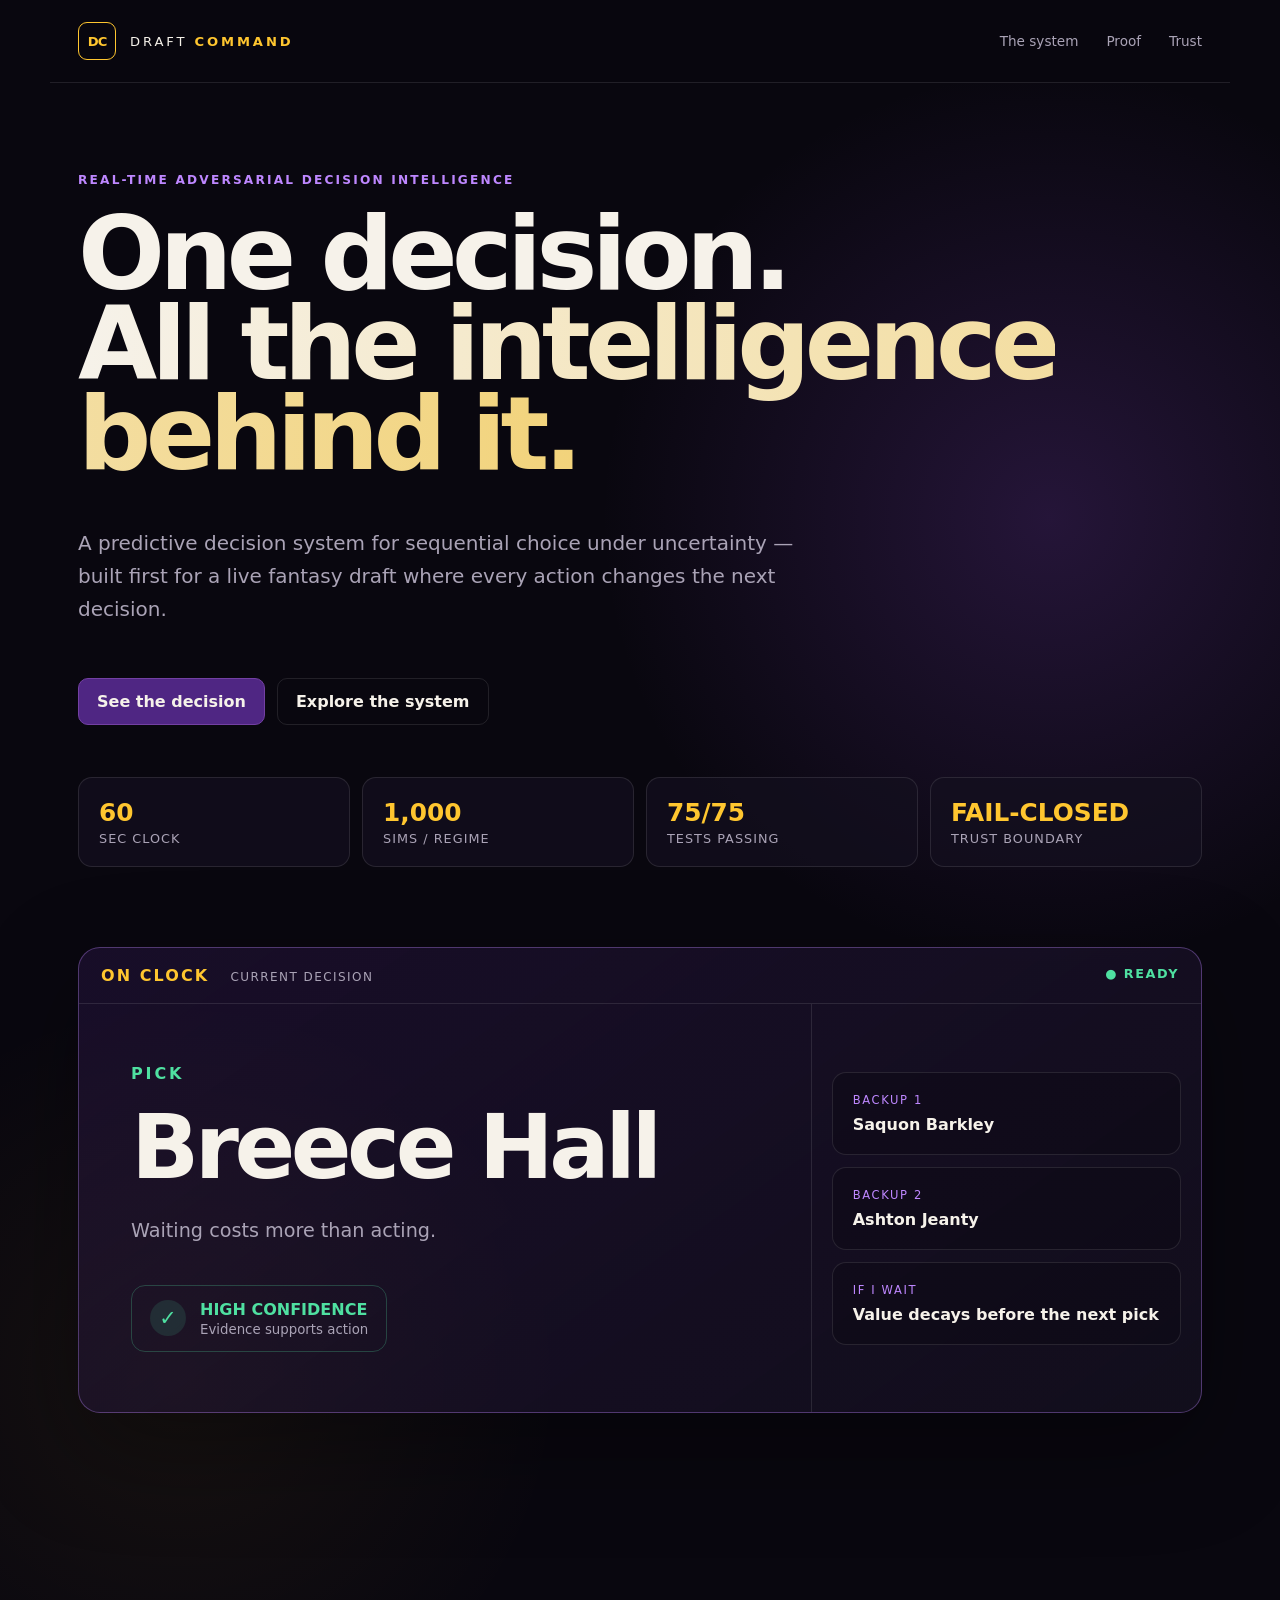
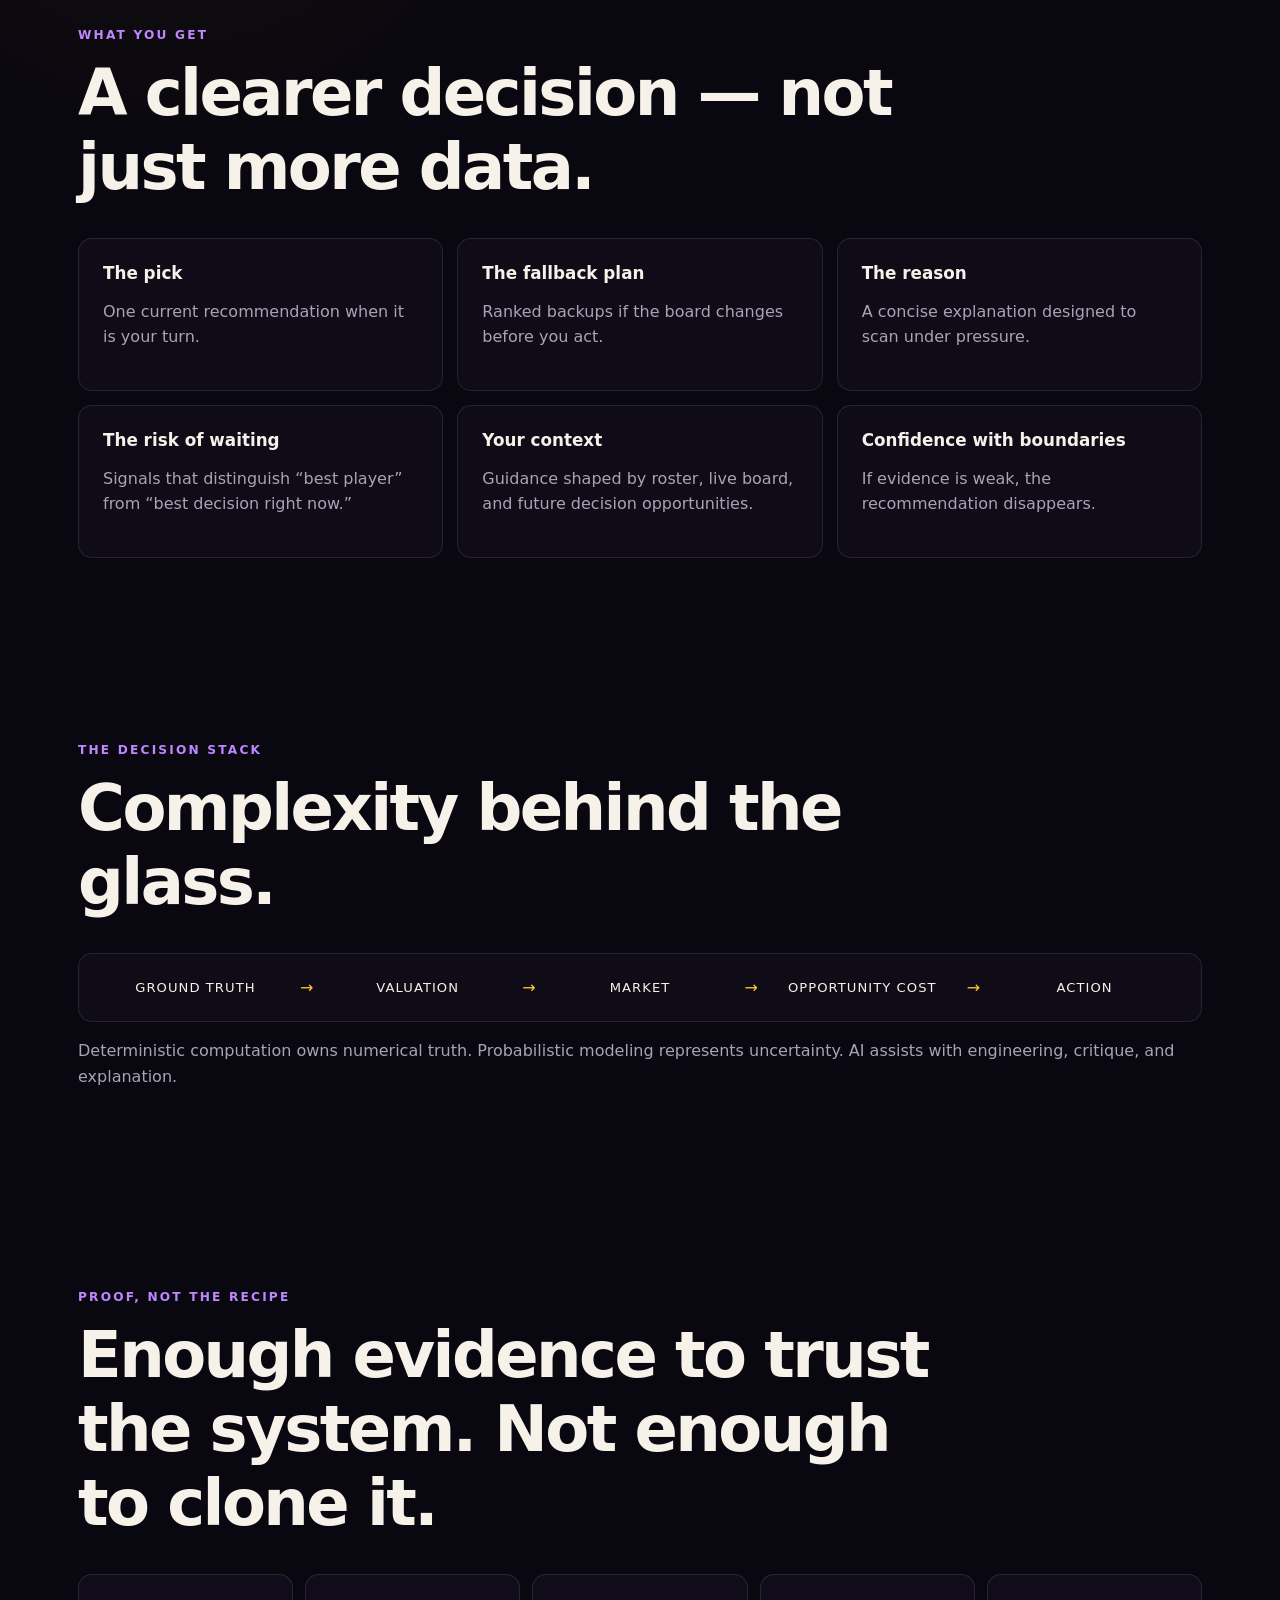
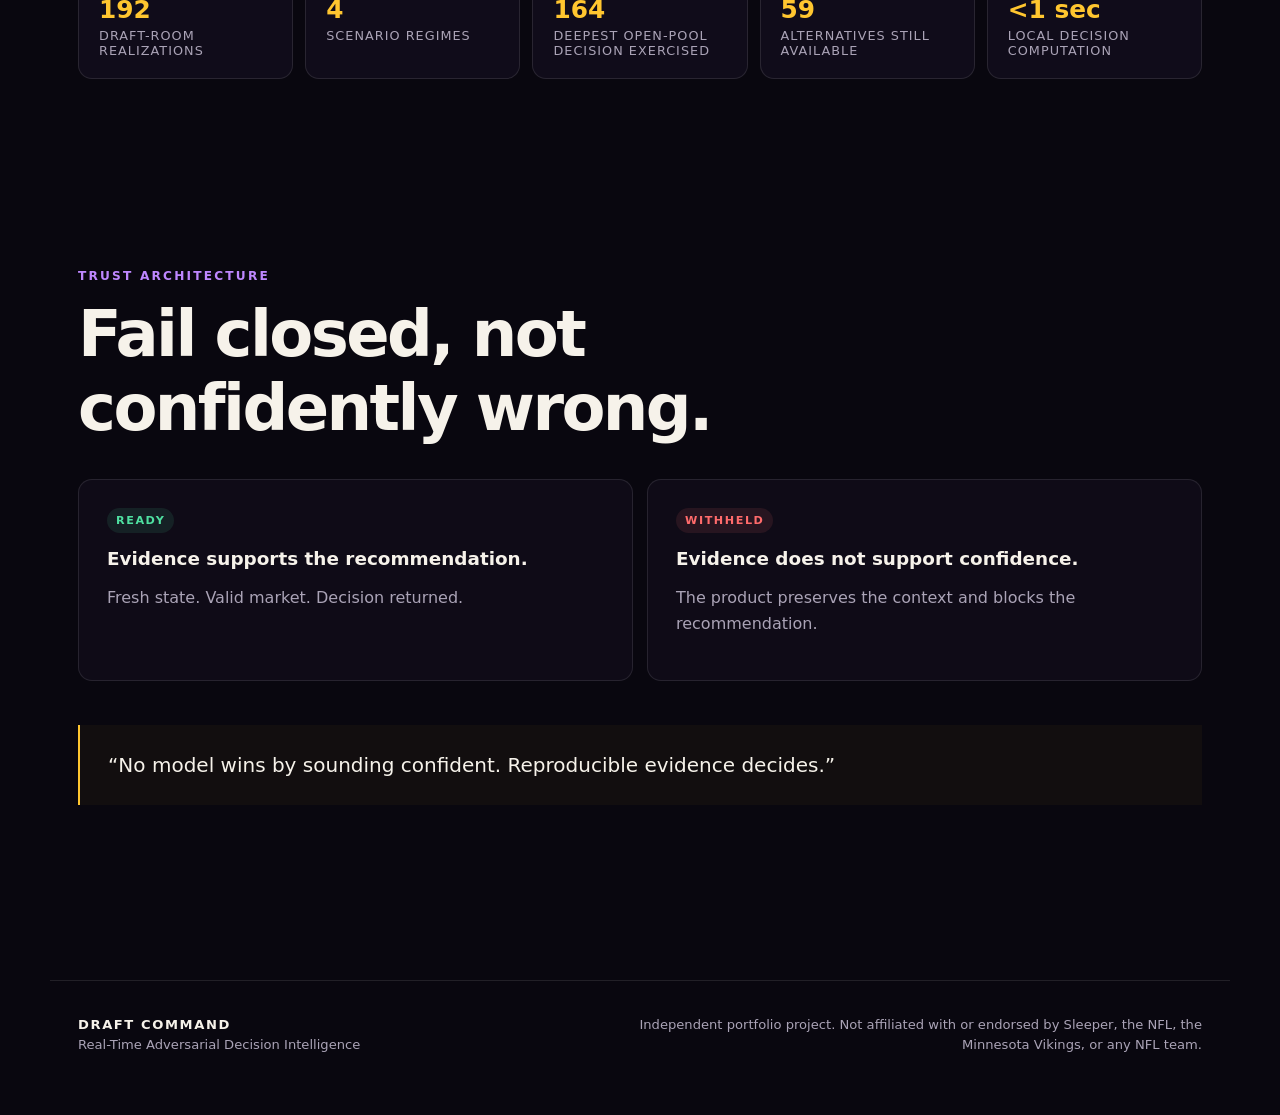
==== site/index.html @ 91c5535d "launch: introduce Draft Command" ====
<!doctype html>
<html lang="en">
<head>
  <meta charset="utf-8" />
  <meta name="viewport" content="width=device-width, initial-scale=1" />
  <meta name="description" content="Draft Command — Real-Time Adversarial Decision Intelligence." />
  <title>Draft Command — Real-Time Adversarial Decision Intelligence</title>
  <link rel="stylesheet" href="styles.css" />
</head>
<body>
  <header class="topbar">
    <a class="brand" href="#top" aria-label="Draft Command home">
      <span class="mark">DC</span>
      <span>DRAFT <b>COMMAND</b></span>
    </a>
    <nav>
      <a href="#system">The system</a>
      <a href="#proof">Proof</a>
      <a href="#trust">Trust</a>
    </nav>
  </header>

  <main id="top">
    <section class="hero">
      <div class="eyebrow">REAL-TIME ADVERSARIAL DECISION INTELLIGENCE</div>
      <h1>One decision.<br><span>All the intelligence behind it.</span></h1>
      <p class="lede">
        A predictive decision system for sequential choice under uncertainty —
        built first for a live fantasy draft where every action changes the next decision.
      </p>
      <div class="actions">
        <a class="button primary" href="#decision">See the decision</a>
        <a class="button ghost" href="#system">Explore the system</a>
      </div>
      <div class="signals" aria-label="Product proof points">
        <div><strong>60</strong><span>sec clock</span></div>
        <div><strong>1,000</strong><span>sims / regime</span></div>
        <div><strong>75/75</strong><span>tests passing</span></div>
        <div><strong>FAIL-CLOSED</strong><span>trust boundary</span></div>
      </div>
    </section>

    <section id="decision" class="decision-shell">
      <div class="decision-head">
        <div>
          <span class="mode">ON CLOCK</span>
          <span class="small">CURRENT DECISION</span>
        </div>
        <span class="ready">● READY</span>
      </div>
      <div class="decision-main">
        <div class="recommendation">
          <div class="label">PICK</div>
          <h2>Breece Hall</h2>
          <p>Waiting costs more than acting.</p>
          <div class="confidence">
            <span class="check">✓</span>
            <div><b>HIGH CONFIDENCE</b><small>Evidence supports action</small></div>
          </div>
        </div>
        <div class="backups">
          <article><span>BACKUP 1</span><b>Saquon Barkley</b></article>
          <article><span>BACKUP 2</span><b>Ashton Jeanty</b></article>
          <article><span>IF I WAIT</span><b>Value decays before the next pick</b></article>
        </div>
      </div>
    </section>

    <section class="section" id="system">
      <div class="section-kicker">WHAT YOU GET</div>
      <h2>A clearer decision — not just more data.</h2>
      <div class="grid">
        <article><b>The pick</b><p>One current recommendation when it is your turn.</p></article>
        <article><b>The fallback plan</b><p>Ranked backups if the board changes before you act.</p></article>
        <article><b>The reason</b><p>A concise explanation designed to scan under pressure.</p></article>
        <article><b>The risk of waiting</b><p>Signals that distinguish “best player” from “best decision right now.”</p></article>
        <article><b>Your context</b><p>Guidance shaped by roster, live board, and future decision opportunities.</p></article>
        <article><b>Confidence with boundaries</b><p>If evidence is weak, the recommendation disappears.</p></article>
      </div>
    </section>

    <section class="stack">
      <div class="section-kicker">THE DECISION STACK</div>
      <h2>Complexity behind the glass.</h2>
      <div class="stackline">
        <span>GROUND TRUTH</span><i>→</i>
        <span>VALUATION</span><i>→</i>
        <span>MARKET</span><i>→</i>
        <span>OPPORTUNITY COST</span><i>→</i>
        <span>ACTION</span>
      </div>
      <p>
        Deterministic computation owns numerical truth. Probabilistic modeling represents uncertainty.
        AI assists with engineering, critique, and explanation.
      </p>
    </section>

    <section class="section" id="proof">
      <div class="section-kicker">PROOF, NOT THE RECIPE</div>
      <h2>Enough evidence to trust the system. Not enough to clone it.</h2>
      <div class="metrics">
        <div><strong>192</strong><span>draft-room realizations</span></div>
        <div><strong>4</strong><span>scenario regimes</span></div>
        <div><strong>164</strong><span>deepest open-pool decision exercised</span></div>
        <div><strong>59</strong><span>alternatives still available</span></div>
        <div><strong>&lt;1 sec</strong><span>local decision computation</span></div>
      </div>
    </section>

    <section class="section trust" id="trust">
      <div class="section-kicker">TRUST ARCHITECTURE</div>
      <h2>Fail closed, not confidently wrong.</h2>
      <div class="trust-grid">
        <article>
          <span class="status positive">READY</span>
          <b>Evidence supports the recommendation.</b>
          <p>Fresh state. Valid market. Decision returned.</p>
        </article>
        <article>
          <span class="status negative">WITHHELD</span>
          <b>Evidence does not support confidence.</b>
          <p>The product preserves the context and blocks the recommendation.</p>
        </article>
      </div>
      <blockquote>
        “No model wins by sounding confident. Reproducible evidence decides.”
      </blockquote>
    </section>
  </main>

  <footer>
    <div>
      <b>DRAFT COMMAND</b><br>
      Real-Time Adversarial Decision Intelligence
    </div>
    <p>
      Independent portfolio project. Not affiliated with or endorsed by Sleeper, the NFL,
      the Minnesota Vikings, or any NFL team.
    </p>
  </footer>
</body>
</html>
---- site/styles.css ----
:root{
  --team-primary:#4F2683;
  --team-primary-deep:#1B102B;
  --team-secondary:#FFC62F;
  --team-secondary-soft:#F2D37B;
  --surface:#09070f;
  --surface-raised:#14101f;
  --surface-soft:#1b1428;
  --text:#f6f2ea;
  --muted:#aaa3b6;
  --positive:#4fe0a1;
  --warning:#f4b860;
  --negative:#ff6b6b;
  --line:rgba(255,255,255,.10);
  --purple-glow:rgba(120,62,180,.25);
}
*{box-sizing:border-box}
html{scroll-behavior:smooth}
body{
  margin:0;
  background:
    radial-gradient(circle at 82% 12%, var(--purple-glow), transparent 28rem),
    radial-gradient(circle at 14% 32%, rgba(255,198,47,.06), transparent 24rem),
    var(--surface);
  color:var(--text);
  font-family:Inter,ui-sans-serif,system-ui,-apple-system,BlinkMacSystemFont,"Segoe UI",sans-serif;
}
a{color:inherit;text-decoration:none}
.topbar{
  position:sticky;top:0;z-index:10;
  display:flex;justify-content:space-between;align-items:center;
  max-width:1180px;margin:auto;padding:22px 28px;
  background:rgba(9,7,15,.82);backdrop-filter:blur(18px);
  border-bottom:1px solid var(--line)
}
.brand{display:flex;align-items:center;gap:14px;font-size:.82rem;letter-spacing:.22em}
.brand b{color:var(--team-secondary);font-weight:600}
.mark{
  display:grid;place-items:center;width:38px;height:38px;border:1px solid var(--team-secondary);
  border-radius:9px;color:var(--team-secondary);font-weight:800;letter-spacing:-.08em
}
nav{display:flex;gap:28px;color:var(--muted);font-size:.85rem}
nav a:hover{color:var(--text)}
main{max-width:1180px;margin:auto;padding:0 28px}
.hero{min-height:76vh;display:flex;flex-direction:column;justify-content:center;padding:90px 0 60px}
.eyebrow,.section-kicker{color:#be87ff;letter-spacing:.18em;font-size:.76rem;font-weight:700}
.hero h1{font-size:clamp(3.2rem,8vw,7.4rem);line-height:.88;letter-spacing:-.055em;margin:22px 0 28px;max-width:1040px}
.hero h1 span{
  background:linear-gradient(90deg,var(--text),var(--team-secondary-soft));
  -webkit-background-clip:text;background-clip:text;color:transparent
}
.lede{max-width:760px;color:var(--muted);font-size:1.25rem;line-height:1.65}
.actions{display:flex;gap:12px;margin:32px 0 52px}
.button{padding:13px 18px;border-radius:10px;border:1px solid var(--line);font-weight:650}
.button.primary{background:var(--team-primary);border-color:#7340a3}
.button.ghost:hover{background:rgba(255,255,255,.04)}
.signals{display:grid;grid-template-columns:repeat(4,1fr);gap:12px}
.signals div,.metrics div{padding:20px;border:1px solid var(--line);background:rgba(20,16,31,.72);border-radius:14px}
.signals strong,.metrics strong{display:block;font-size:1.55rem;color:var(--team-secondary)}
.signals span,.metrics span{display:block;color:var(--muted);margin-top:4px;font-size:.8rem;text-transform:uppercase;letter-spacing:.08em}
.decision-shell{
  margin:20px 0 120px;border:1px solid rgba(190,135,255,.35);
  background:linear-gradient(145deg,rgba(79,38,131,.22),rgba(20,16,31,.84));
  border-radius:22px;overflow:hidden;box-shadow:0 34px 100px rgba(0,0,0,.35)
}
.decision-head{display:flex;justify-content:space-between;padding:18px 22px;border-bottom:1px solid var(--line)}
.mode{color:var(--team-secondary);font-weight:800;letter-spacing:.13em;margin-right:16px}
.small{color:var(--muted);font-size:.75rem;letter-spacing:.12em}
.ready{color:var(--positive);font-size:.8rem;font-weight:800;letter-spacing:.12em}
.decision-main{display:grid;grid-template-columns:1.5fr .8fr}
.recommendation{padding:60px 52px}
.label{color:var(--positive);font-weight:800;letter-spacing:.18em}
.recommendation h2{font-size:clamp(3.4rem,7vw,6.5rem);letter-spacing:-.05em;margin:12px 0}
.recommendation>p{color:var(--muted);font-size:1.2rem}
.confidence{display:inline-flex;align-items:center;gap:14px;border:1px solid rgba(79,224,161,.25);padding:14px 18px;border-radius:14px;margin-top:24px}
.confidence .check{display:grid;place-items:center;width:36px;height:36px;border-radius:50%;background:rgba(79,224,161,.12);color:var(--positive);font-size:1.3rem}
.confidence b{color:var(--positive);display:block}
.confidence small{display:block;color:var(--muted);margin-top:3px}
.backups{border-left:1px solid var(--line);padding:20px;display:flex;flex-direction:column;justify-content:center;gap:12px}
.backups article{padding:20px;border:1px solid var(--line);border-radius:14px;background:rgba(9,7,15,.34)}
.backups span{display:block;color:#be87ff;font-size:.72rem;letter-spacing:.14em;margin-bottom:8px}
.backups b{font-size:1rem}
.section{padding:95px 0}
.section h2,.stack h2{font-size:clamp(2rem,5vw,4rem);letter-spacing:-.04em;max-width:900px;margin:14px 0 34px}
.grid{display:grid;grid-template-columns:repeat(3,1fr);gap:14px}
.grid article{padding:24px;border:1px solid var(--line);border-radius:14px;background:rgba(20,16,31,.55)}
.grid b{font-size:1.05rem}
.grid p,.stack p,.trust p{color:var(--muted);line-height:1.6}
.stack{padding:90px 0}
.stackline{display:grid;grid-template-columns:1fr auto 1fr auto 1fr auto 1fr auto 1fr;gap:12px;align-items:center;border:1px solid var(--line);padding:24px;border-radius:14px;background:rgba(20,16,31,.55)}
.stackline span{text-align:center;font-size:.82rem;letter-spacing:.08em}
.stackline i{color:var(--team-secondary);font-style:normal}
.metrics{display:grid;grid-template-columns:repeat(5,1fr);gap:12px}
.trust-grid{display:grid;grid-template-columns:1fr 1fr;gap:14px}
.trust-grid article{padding:28px;border:1px solid var(--line);background:rgba(20,16,31,.55);border-radius:14px}
.trust-grid b{display:block;font-size:1.15rem;margin:15px 0 4px}
.status{display:inline-block;border-radius:99px;padding:6px 9px;font-size:.7rem;letter-spacing:.14em;font-weight:800}
.status.positive{color:var(--positive);background:rgba(79,224,161,.10)}
.status.negative{color:var(--negative);background:rgba(255,107,107,.10)}
blockquote{margin:44px 0 0;padding:28px;border-left:2px solid var(--team-secondary);background:rgba(255,198,47,.035);font-size:1.25rem}
footer{max-width:1180px;margin:80px auto 0;padding:34px 28px 60px;border-top:1px solid var(--line);display:flex;justify-content:space-between;gap:40px;color:var(--muted);font-size:.82rem;line-height:1.5}
footer b{color:var(--text);letter-spacing:.12em}
footer p{max-width:620px;margin:0;text-align:right}
@media(max-width:800px){
  nav{display:none}
  .signals,.metrics,.grid,.trust-grid{grid-template-columns:1fr 1fr}
  .decision-main{grid-template-columns:1fr}
  .backups{border-left:0;border-top:1px solid var(--line)}
  .recommendation{padding:42px 26px}
  .stackline{display:flex;flex-direction:column}
  footer{flex-direction:column}
  footer p{text-align:left}
}
@media(max-width:520px){
  main{padding:0 18px}.topbar{padding:18px}
  .signals,.metrics,.grid,.trust-grid{grid-template-columns:1fr}
  .hero{min-height:auto;padding-top:90px}
  .actions{flex-direction:column}
}
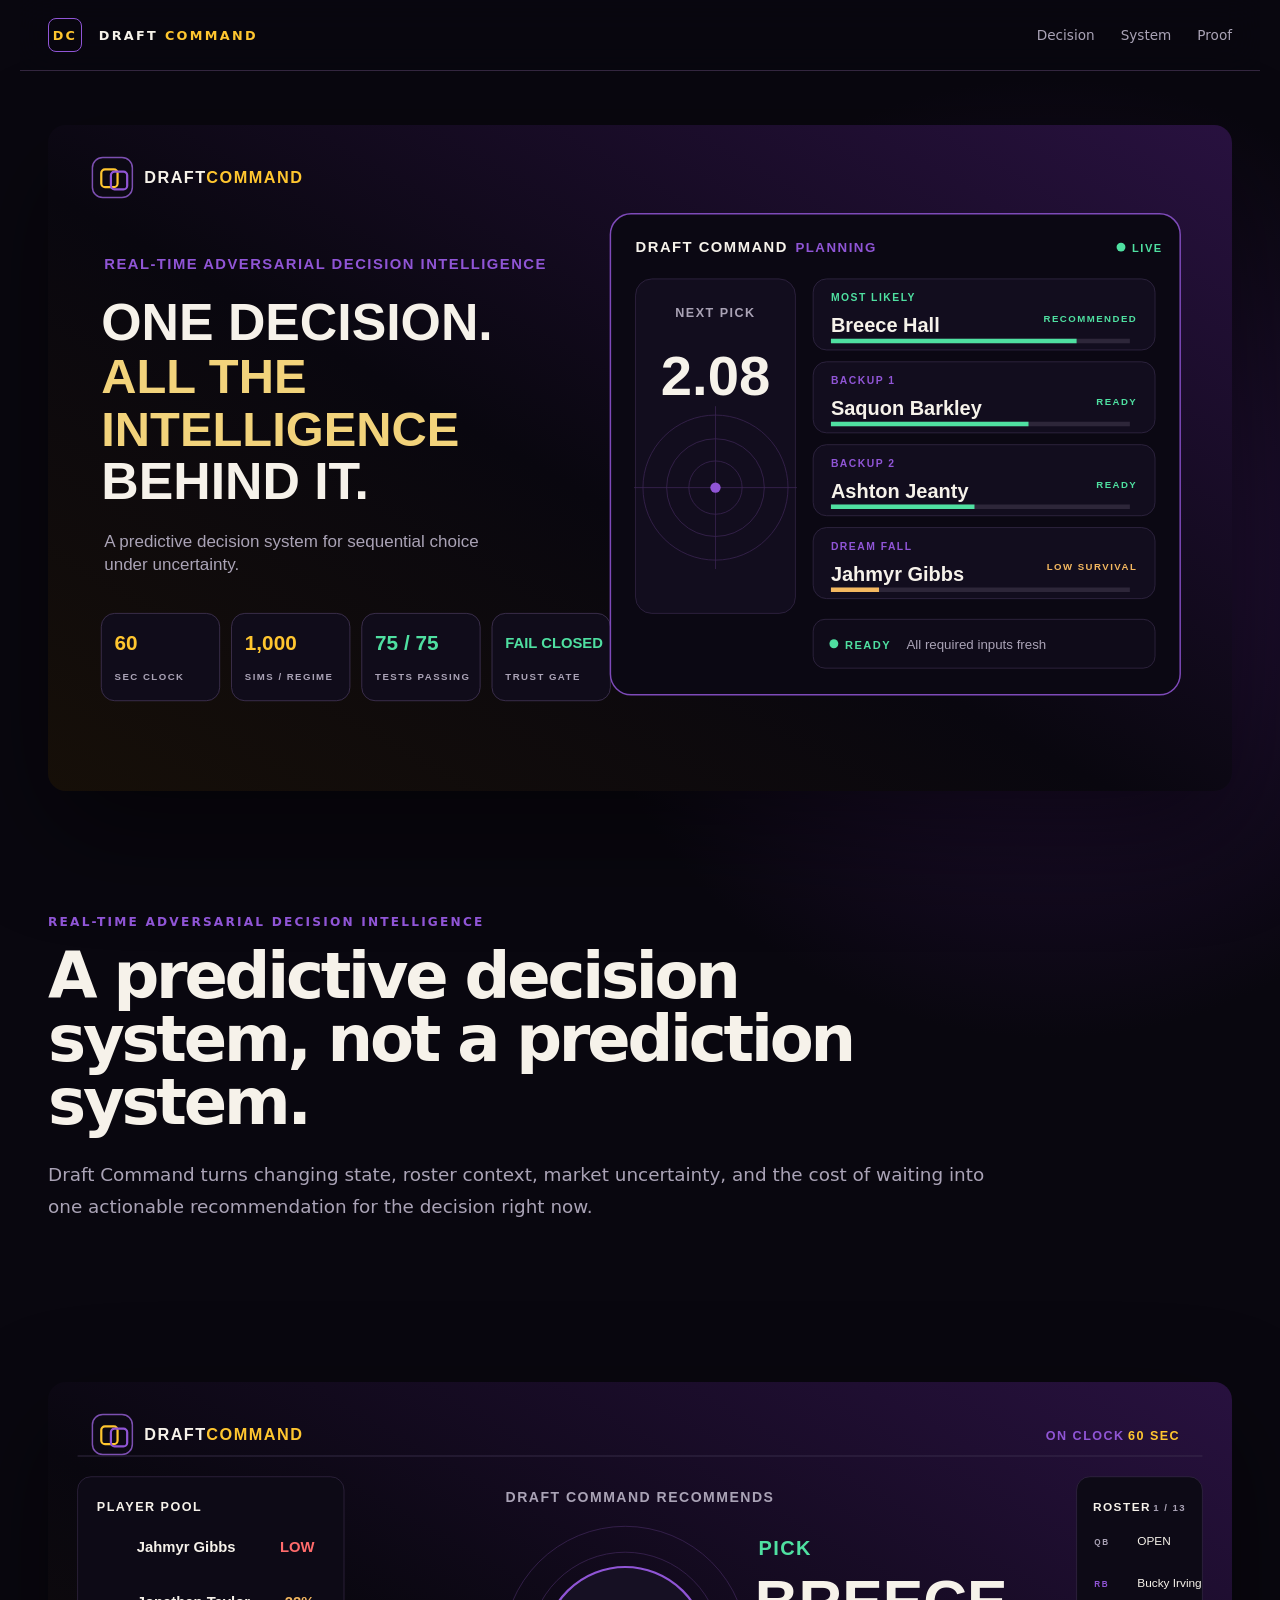
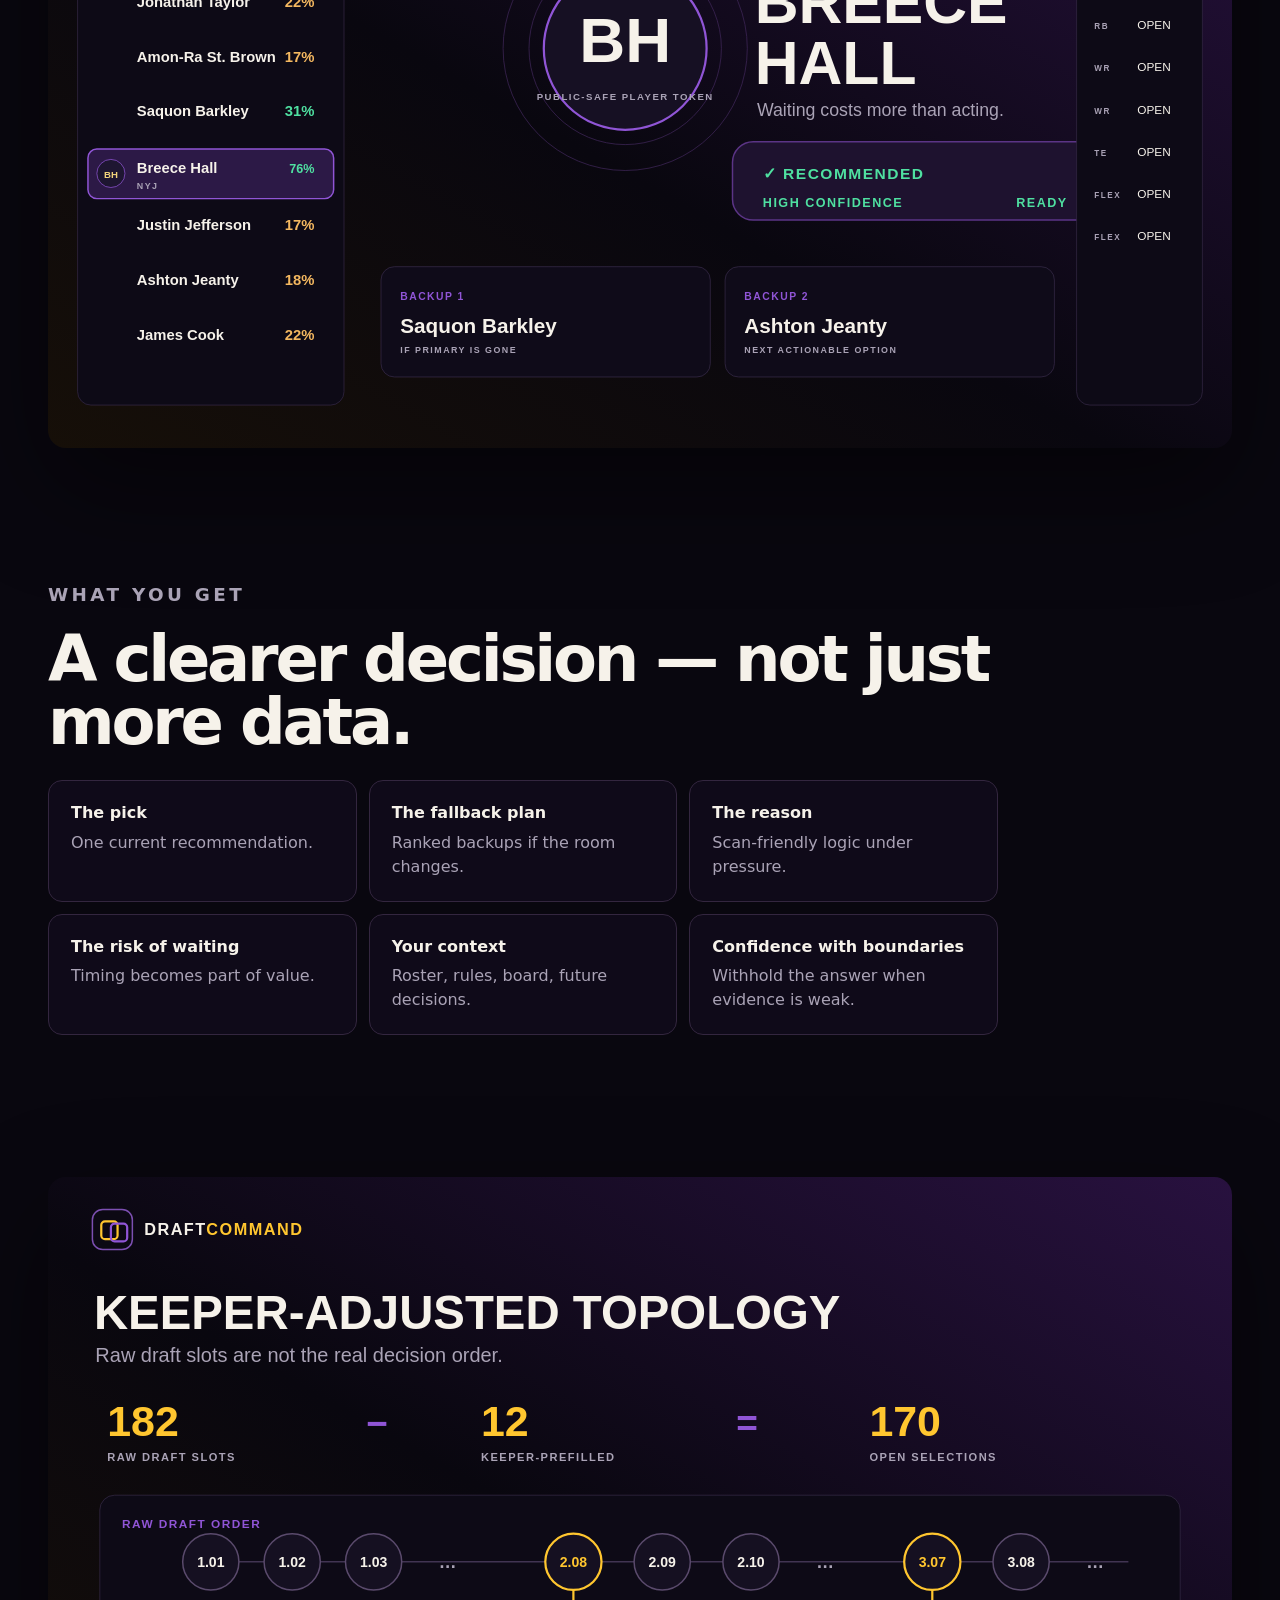
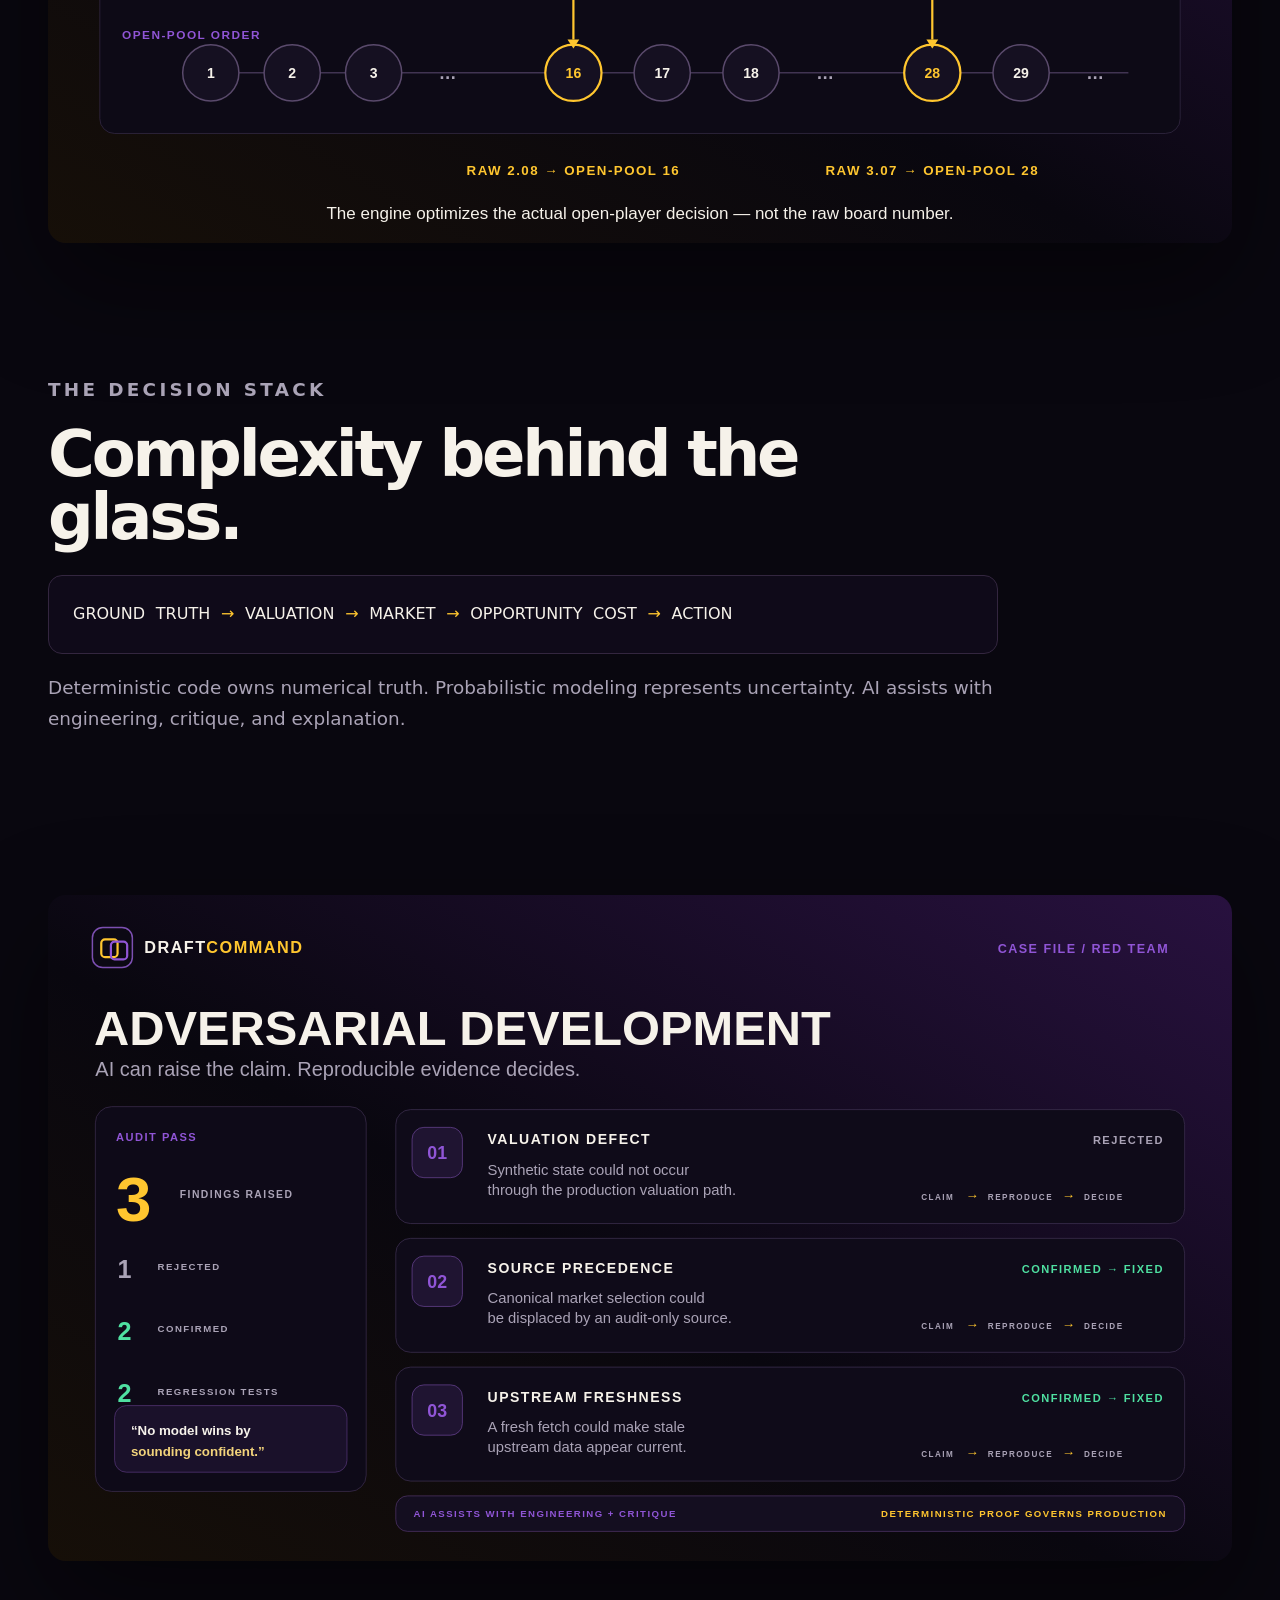
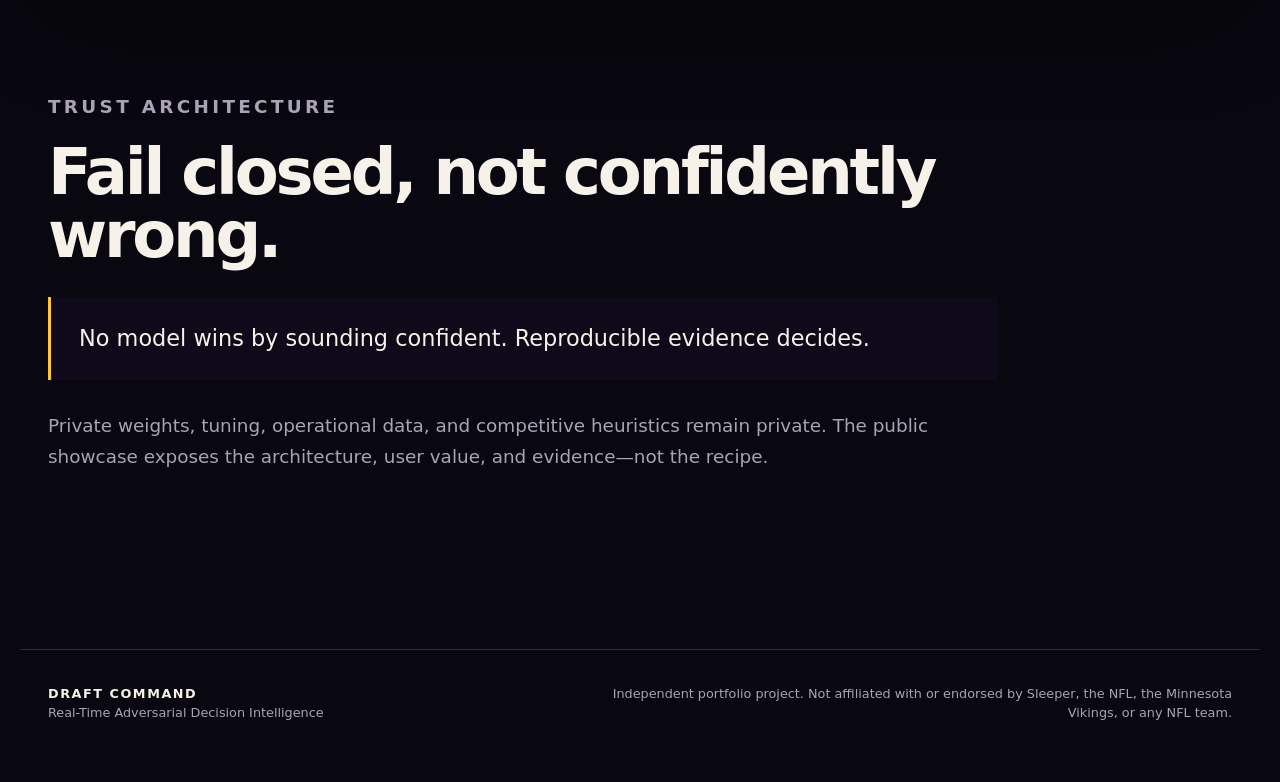
==== commit 5872644e: "design: turn Draft Command into a product showcase" ====
--- a/site/index.html
+++ b/site/index.html
@@ -1,142 +1,64 @@
 <!doctype html>
 <html lang="en">
 <head>
-  <meta charset="utf-8" />
-  <meta name="viewport" content="width=device-width, initial-scale=1" />
-  <meta name="description" content="Draft Command — Real-Time Adversarial Decision Intelligence." />
+  <meta charset="utf-8">
+  <meta name="viewport" content="width=device-width,initial-scale=1">
   <title>Draft Command — Real-Time Adversarial Decision Intelligence</title>
-  <link rel="stylesheet" href="styles.css" />
+  <meta name="description" content="A predictive decision system for sequential choice under uncertainty.">
+  <link rel="stylesheet" href="styles.css">
 </head>
 <body>
-  <header class="topbar">
-    <a class="brand" href="#top" aria-label="Draft Command home">
-      <span class="mark">DC</span>
-      <span>DRAFT <b>COMMAND</b></span>
-    </a>
-    <nav>
-      <a href="#system">The system</a>
-      <a href="#proof">Proof</a>
-      <a href="#trust">Trust</a>
-    </nav>
-  </header>
+<header class="top">
+  <a href="#top" class="brand"><span>DC</span> DRAFT <b>COMMAND</b></a>
+  <nav><a href="#decision">Decision</a><a href="#system">System</a><a href="#proof">Proof</a></nav>
+</header>
 
-  <main id="top">
-    <section class="hero">
-      <div class="eyebrow">REAL-TIME ADVERSARIAL DECISION INTELLIGENCE</div>
-      <h1>One decision.<br><span>All the intelligence behind it.</span></h1>
-      <p class="lede">
-        A predictive decision system for sequential choice under uncertainty —
-        built first for a live fantasy draft where every action changes the next decision.
-      </p>
-      <div class="actions">
-        <a class="button primary" href="#decision">See the decision</a>
-        <a class="button ghost" href="#system">Explore the system</a>
-      </div>
-      <div class="signals" aria-label="Product proof points">
-        <div><strong>60</strong><span>sec clock</span></div>
-        <div><strong>1,000</strong><span>sims / regime</span></div>
-        <div><strong>75/75</strong><span>tests passing</span></div>
-        <div><strong>FAIL-CLOSED</strong><span>trust boundary</span></div>
-      </div>
-    </section>
+<main id="top">
+  <section class="visual"><img src="../assets/hero.svg" alt="Draft Command hero"></section>
 
-    <section id="decision" class="decision-shell">
-      <div class="decision-head">
-        <div>
-          <span class="mode">ON CLOCK</span>
-          <span class="small">CURRENT DECISION</span>
-        </div>
-        <span class="ready">● READY</span>
-      </div>
-      <div class="decision-main">
-        <div class="recommendation">
-          <div class="label">PICK</div>
-          <h2>Breece Hall</h2>
-          <p>Waiting costs more than acting.</p>
-          <div class="confidence">
-            <span class="check">✓</span>
-            <div><b>HIGH CONFIDENCE</b><small>Evidence supports action</small></div>
-          </div>
-        </div>
-        <div class="backups">
-          <article><span>BACKUP 1</span><b>Saquon Barkley</b></article>
-          <article><span>BACKUP 2</span><b>Ashton Jeanty</b></article>
-          <article><span>IF I WAIT</span><b>Value decays before the next pick</b></article>
-        </div>
-      </div>
-    </section>
+  <section class="intro">
+    <p class="eyebrow">REAL-TIME ADVERSARIAL DECISION INTELLIGENCE</p>
+    <h1>A predictive decision system, not a prediction system.</h1>
+    <p>Draft Command turns changing state, roster context, market uncertainty, and the cost of waiting into one actionable recommendation for the decision right now.</p>
+  </section>
 
-    <section class="section" id="system">
-      <div class="section-kicker">WHAT YOU GET</div>
-      <h2>A clearer decision — not just more data.</h2>
-      <div class="grid">
-        <article><b>The pick</b><p>One current recommendation when it is your turn.</p></article>
-        <article><b>The fallback plan</b><p>Ranked backups if the board changes before you act.</p></article>
-        <article><b>The reason</b><p>A concise explanation designed to scan under pressure.</p></article>
-        <article><b>The risk of waiting</b><p>Signals that distinguish “best player” from “best decision right now.”</p></article>
-        <article><b>Your context</b><p>Guidance shaped by roster, live board, and future decision opportunities.</p></article>
-        <article><b>Confidence with boundaries</b><p>If evidence is weak, the recommendation disappears.</p></article>
-      </div>
-    </section>
+  <section id="decision" class="visual"><img src="../assets/decision.svg" alt="Draft Command decision surface"></section>
 
-    <section class="stack">
-      <div class="section-kicker">THE DECISION STACK</div>
-      <h2>Complexity behind the glass.</h2>
-      <div class="stackline">
-        <span>GROUND TRUTH</span><i>→</i>
-        <span>VALUATION</span><i>→</i>
-        <span>MARKET</span><i>→</i>
-        <span>OPPORTUNITY COST</span><i>→</i>
-        <span>ACTION</span>
-      </div>
-      <p>
-        Deterministic computation owns numerical truth. Probabilistic modeling represents uncertainty.
-        AI assists with engineering, critique, and explanation.
-      </p>
-    </section>
+  <section class="copy">
+    <p class="eyebrow">WHAT YOU GET</p>
+    <h2>A clearer decision — not just more data.</h2>
+    <div class="grid">
+      <article><b>The pick</b><p>One current recommendation.</p></article>
+      <article><b>The fallback plan</b><p>Ranked backups if the room changes.</p></article>
+      <article><b>The reason</b><p>Scan-friendly logic under pressure.</p></article>
+      <article><b>The risk of waiting</b><p>Timing becomes part of value.</p></article>
+      <article><b>Your context</b><p>Roster, rules, board, future decisions.</p></article>
+      <article><b>Confidence with boundaries</b><p>Withhold the answer when evidence is weak.</p></article>
+    </div>
+  </section>
 
-    <section class="section" id="proof">
-      <div class="section-kicker">PROOF, NOT THE RECIPE</div>
-      <h2>Enough evidence to trust the system. Not enough to clone it.</h2>
-      <div class="metrics">
-        <div><strong>192</strong><span>draft-room realizations</span></div>
-        <div><strong>4</strong><span>scenario regimes</span></div>
-        <div><strong>164</strong><span>deepest open-pool decision exercised</span></div>
-        <div><strong>59</strong><span>alternatives still available</span></div>
-        <div><strong>&lt;1 sec</strong><span>local decision computation</span></div>
-      </div>
-    </section>
+  <section id="system" class="visual"><img src="../assets/topology.svg" alt="Keeper-adjusted topology"></section>
 
-    <section class="section trust" id="trust">
-      <div class="section-kicker">TRUST ARCHITECTURE</div>
-      <h2>Fail closed, not confidently wrong.</h2>
-      <div class="trust-grid">
-        <article>
-          <span class="status positive">READY</span>
-          <b>Evidence supports the recommendation.</b>
-          <p>Fresh state. Valid market. Decision returned.</p>
-        </article>
-        <article>
-          <span class="status negative">WITHHELD</span>
-          <b>Evidence does not support confidence.</b>
-          <p>The product preserves the context and blocks the recommendation.</p>
-        </article>
-      </div>
-      <blockquote>
-        “No model wins by sounding confident. Reproducible evidence decides.”
-      </blockquote>
-    </section>
-  </main>
+  <section class="copy">
+    <p class="eyebrow">THE DECISION STACK</p>
+    <h2>Complexity behind the glass.</h2>
+    <div class="stack">GROUND TRUTH <i>→</i> VALUATION <i>→</i> MARKET <i>→</i> OPPORTUNITY COST <i>→</i> ACTION</div>
+    <p>Deterministic code owns numerical truth. Probabilistic modeling represents uncertainty. AI assists with engineering, critique, and explanation.</p>
+  </section>
 
-  <footer>
-    <div>
-      <b>DRAFT COMMAND</b><br>
-      Real-Time Adversarial Decision Intelligence
-    </div>
-    <p>
-      Independent portfolio project. Not affiliated with or endorsed by Sleeper, the NFL,
-      the Minnesota Vikings, or any NFL team.
-    </p>
-  </footer>
+  <section id="proof" class="visual"><img src="../assets/audit.svg" alt="Adversarial development case file"></section>
+
+  <section class="copy trust">
+    <p class="eyebrow">TRUST ARCHITECTURE</p>
+    <h2>Fail closed, not confidently wrong.</h2>
+    <blockquote>No model wins by sounding confident. Reproducible evidence decides.</blockquote>
+    <p>Private weights, tuning, operational data, and competitive heuristics remain private. The public showcase exposes the architecture, user value, and evidence—not the recipe.</p>
+  </section>
+</main>
+
+<footer>
+  <div><b>DRAFT COMMAND</b><br>Real-Time Adversarial Decision Intelligence</div>
+  <p>Independent portfolio project. Not affiliated with or endorsed by Sleeper, the NFL, the Minnesota Vikings, or any NFL team.</p>
+</footer>
 </body>
 </html>
--- a/site/styles.css
+++ b/site/styles.css
@@ -1,119 +1,16 @@
 :root{
-  --team-primary:#4F2683;
-  --team-primary-deep:#1B102B;
-  --team-secondary:#FFC62F;
-  --team-secondary-soft:#F2D37B;
-  --surface:#09070f;
-  --surface-raised:#14101f;
-  --surface-soft:#1b1428;
-  --text:#f6f2ea;
-  --muted:#aaa3b6;
-  --positive:#4fe0a1;
-  --warning:#f4b860;
-  --negative:#ff6b6b;
-  --line:rgba(255,255,255,.10);
-  --purple-glow:rgba(120,62,180,.25);
-}
-*{box-sizing:border-box}
-html{scroll-behavior:smooth}
-body{
-  margin:0;
-  background:
-    radial-gradient(circle at 82% 12%, var(--purple-glow), transparent 28rem),
-    radial-gradient(circle at 14% 32%, rgba(255,198,47,.06), transparent 24rem),
-    var(--surface);
-  color:var(--text);
-  font-family:Inter,ui-sans-serif,system-ui,-apple-system,BlinkMacSystemFont,"Segoe UI",sans-serif;
-}
-a{color:inherit;text-decoration:none}
-.topbar{
-  position:sticky;top:0;z-index:10;
-  display:flex;justify-content:space-between;align-items:center;
-  max-width:1180px;margin:auto;padding:22px 28px;
-  background:rgba(9,7,15,.82);backdrop-filter:blur(18px);
-  border-bottom:1px solid var(--line)
-}
-.brand{display:flex;align-items:center;gap:14px;font-size:.82rem;letter-spacing:.22em}
-.brand b{color:var(--team-secondary);font-weight:600}
-.mark{
-  display:grid;place-items:center;width:38px;height:38px;border:1px solid var(--team-secondary);
-  border-radius:9px;color:var(--team-secondary);font-weight:800;letter-spacing:-.08em
-}
-nav{display:flex;gap:28px;color:var(--muted);font-size:.85rem}
-nav a:hover{color:var(--text)}
-main{max-width:1180px;margin:auto;padding:0 28px}
-.hero{min-height:76vh;display:flex;flex-direction:column;justify-content:center;padding:90px 0 60px}
-.eyebrow,.section-kicker{color:#be87ff;letter-spacing:.18em;font-size:.76rem;font-weight:700}
-.hero h1{font-size:clamp(3.2rem,8vw,7.4rem);line-height:.88;letter-spacing:-.055em;margin:22px 0 28px;max-width:1040px}
-.hero h1 span{
-  background:linear-gradient(90deg,var(--text),var(--team-secondary-soft));
-  -webkit-background-clip:text;background-clip:text;color:transparent
-}
-.lede{max-width:760px;color:var(--muted);font-size:1.25rem;line-height:1.65}
-.actions{display:flex;gap:12px;margin:32px 0 52px}
-.button{padding:13px 18px;border-radius:10px;border:1px solid var(--line);font-weight:650}
-.button.primary{background:var(--team-primary);border-color:#7340a3}
-.button.ghost:hover{background:rgba(255,255,255,.04)}
-.signals{display:grid;grid-template-columns:repeat(4,1fr);gap:12px}
-.signals div,.metrics div{padding:20px;border:1px solid var(--line);background:rgba(20,16,31,.72);border-radius:14px}
-.signals strong,.metrics strong{display:block;font-size:1.55rem;color:var(--team-secondary)}
-.signals span,.metrics span{display:block;color:var(--muted);margin-top:4px;font-size:.8rem;text-transform:uppercase;letter-spacing:.08em}
-.decision-shell{
-  margin:20px 0 120px;border:1px solid rgba(190,135,255,.35);
-  background:linear-gradient(145deg,rgba(79,38,131,.22),rgba(20,16,31,.84));
-  border-radius:22px;overflow:hidden;box-shadow:0 34px 100px rgba(0,0,0,.35)
-}
-.decision-head{display:flex;justify-content:space-between;padding:18px 22px;border-bottom:1px solid var(--line)}
-.mode{color:var(--team-secondary);font-weight:800;letter-spacing:.13em;margin-right:16px}
-.small{color:var(--muted);font-size:.75rem;letter-spacing:.12em}
-.ready{color:var(--positive);font-size:.8rem;font-weight:800;letter-spacing:.12em}
-.decision-main{display:grid;grid-template-columns:1.5fr .8fr}
-.recommendation{padding:60px 52px}
-.label{color:var(--positive);font-weight:800;letter-spacing:.18em}
-.recommendation h2{font-size:clamp(3.4rem,7vw,6.5rem);letter-spacing:-.05em;margin:12px 0}
-.recommendation>p{color:var(--muted);font-size:1.2rem}
-.confidence{display:inline-flex;align-items:center;gap:14px;border:1px solid rgba(79,224,161,.25);padding:14px 18px;border-radius:14px;margin-top:24px}
-.confidence .check{display:grid;place-items:center;width:36px;height:36px;border-radius:50%;background:rgba(79,224,161,.12);color:var(--positive);font-size:1.3rem}
-.confidence b{color:var(--positive);display:block}
-.confidence small{display:block;color:var(--muted);margin-top:3px}
-.backups{border-left:1px solid var(--line);padding:20px;display:flex;flex-direction:column;justify-content:center;gap:12px}
-.backups article{padding:20px;border:1px solid var(--line);border-radius:14px;background:rgba(9,7,15,.34)}
-.backups span{display:block;color:#be87ff;font-size:.72rem;letter-spacing:.14em;margin-bottom:8px}
-.backups b{font-size:1rem}
-.section{padding:95px 0}
-.section h2,.stack h2{font-size:clamp(2rem,5vw,4rem);letter-spacing:-.04em;max-width:900px;margin:14px 0 34px}
-.grid{display:grid;grid-template-columns:repeat(3,1fr);gap:14px}
-.grid article{padding:24px;border:1px solid var(--line);border-radius:14px;background:rgba(20,16,31,.55)}
-.grid b{font-size:1.05rem}
-.grid p,.stack p,.trust p{color:var(--muted);line-height:1.6}
-.stack{padding:90px 0}
-.stackline{display:grid;grid-template-columns:1fr auto 1fr auto 1fr auto 1fr auto 1fr;gap:12px;align-items:center;border:1px solid var(--line);padding:24px;border-radius:14px;background:rgba(20,16,31,.55)}
-.stackline span{text-align:center;font-size:.82rem;letter-spacing:.08em}
-.stackline i{color:var(--team-secondary);font-style:normal}
-.metrics{display:grid;grid-template-columns:repeat(5,1fr);gap:12px}
-.trust-grid{display:grid;grid-template-columns:1fr 1fr;gap:14px}
-.trust-grid article{padding:28px;border:1px solid var(--line);background:rgba(20,16,31,.55);border-radius:14px}
-.trust-grid b{display:block;font-size:1.15rem;margin:15px 0 4px}
-.status{display:inline-block;border-radius:99px;padding:6px 9px;font-size:.7rem;letter-spacing:.14em;font-weight:800}
-.status.positive{color:var(--positive);background:rgba(79,224,161,.10)}
-.status.negative{color:var(--negative);background:rgba(255,107,107,.10)}
-blockquote{margin:44px 0 0;padding:28px;border-left:2px solid var(--team-secondary);background:rgba(255,198,47,.035);font-size:1.25rem}
-footer{max-width:1180px;margin:80px auto 0;padding:34px 28px 60px;border-top:1px solid var(--line);display:flex;justify-content:space-between;gap:40px;color:var(--muted);font-size:.82rem;line-height:1.5}
-footer b{color:var(--text);letter-spacing:.12em}
-footer p{max-width:620px;margin:0;text-align:right}
-@media(max-width:800px){
-  nav{display:none}
-  .signals,.metrics,.grid,.trust-grid{grid-template-columns:1fr 1fr}
-  .decision-main{grid-template-columns:1fr}
-  .backups{border-left:0;border-top:1px solid var(--line)}
-  .recommendation{padding:42px 26px}
-  .stackline{display:flex;flex-direction:column}
-  footer{flex-direction:column}
-  footer p{text-align:left}
-}
-@media(max-width:520px){
-  main{padding:0 18px}.topbar{padding:18px}
-  .signals,.metrics,.grid,.trust-grid{grid-template-columns:1fr}
-  .hero{min-height:auto;padding-top:90px}
-  .actions{flex-direction:column}
-}
+--bg:#09070f;--surface:#120d1e;--text:#f6f2ea;--muted:#aaa3b6;
+--purple:#9055d6;--gold:#ffc62f;--green:#4fe0a1;--line:#33263f}
+*{box-sizing:border-box}html{scroll-behavior:smooth}
+body{margin:0;background:radial-gradient(circle at 82% 10%,#28113f 0,#09070f 30rem),var(--bg);color:var(--text);font-family:Inter,ui-sans-serif,system-ui,-apple-system,BlinkMacSystemFont,"Segoe UI",sans-serif}
+a{color:inherit;text-decoration:none}.top{position:sticky;top:0;z-index:10;display:flex;align-items:center;justify-content:space-between;padding:18px 28px;max-width:1240px;margin:auto;background:#09070fdd;backdrop-filter:blur(18px);border-bottom:1px solid var(--line)}
+.brand{font-size:.8rem;font-weight:800;letter-spacing:.18em}.brand span{display:inline-grid;place-items:center;width:34px;height:34px;margin-right:10px;border:1px solid var(--purple);border-radius:8px;color:var(--gold)}.brand b{color:var(--gold)}
+nav{display:flex;gap:26px;color:var(--muted);font-size:.85rem}main{max-width:1240px;margin:auto;padding:0 28px}
+.visual{padding:54px 0 24px}.visual img{display:block;width:100%;border-radius:18px;box-shadow:0 40px 110px #0007}
+.intro,.copy{padding:88px 0;max-width:950px}.eyebrow{color:var(--purple);font-size:.76rem;font-weight:800;letter-spacing:.18em}.intro h1,.copy h2{font-size:clamp(2.4rem,5vw,5rem);line-height:.98;letter-spacing:-.05em;margin:16px 0 26px}.intro>p:last-child,.copy>p{color:var(--muted);font-size:1.15rem;line-height:1.7}
+.grid{display:grid;grid-template-columns:repeat(3,1fr);gap:12px}.grid article{padding:22px;border:1px solid var(--line);border-radius:14px;background:#120d1eaa}.grid b{font-size:1rem}.grid p{margin:.55rem 0 0;color:var(--muted);line-height:1.5}
+.stack{padding:24px;border:1px solid var(--line);border-radius:14px;background:#120d1eaa;word-spacing:.35em;line-height:1.8}.stack i{color:var(--gold);font-style:normal}
+blockquote{margin:30px 0;padding:25px 28px;border-left:3px solid var(--gold);background:#120d1eaa;font-size:1.4rem;line-height:1.5}
+footer{max-width:1240px;margin:70px auto 0;padding:34px 28px 60px;border-top:1px solid var(--line);display:flex;justify-content:space-between;gap:30px;color:var(--muted);font-size:.8rem;line-height:1.5}footer b{color:var(--text);letter-spacing:.12em}footer p{max-width:620px;text-align:right;margin:0}
+@media(max-width:780px){nav{display:none}.grid{grid-template-columns:1fr 1fr}.visual{padding-top:30px}.intro,.copy{padding:62px 0}.stack{font-size:.85rem}footer{flex-direction:column}footer p{text-align:left}}
+@media(max-width:520px){main{padding:0 16px}.top{padding:14px 16px}.grid{grid-template-columns:1fr}.visual img{border-radius:10px}}
